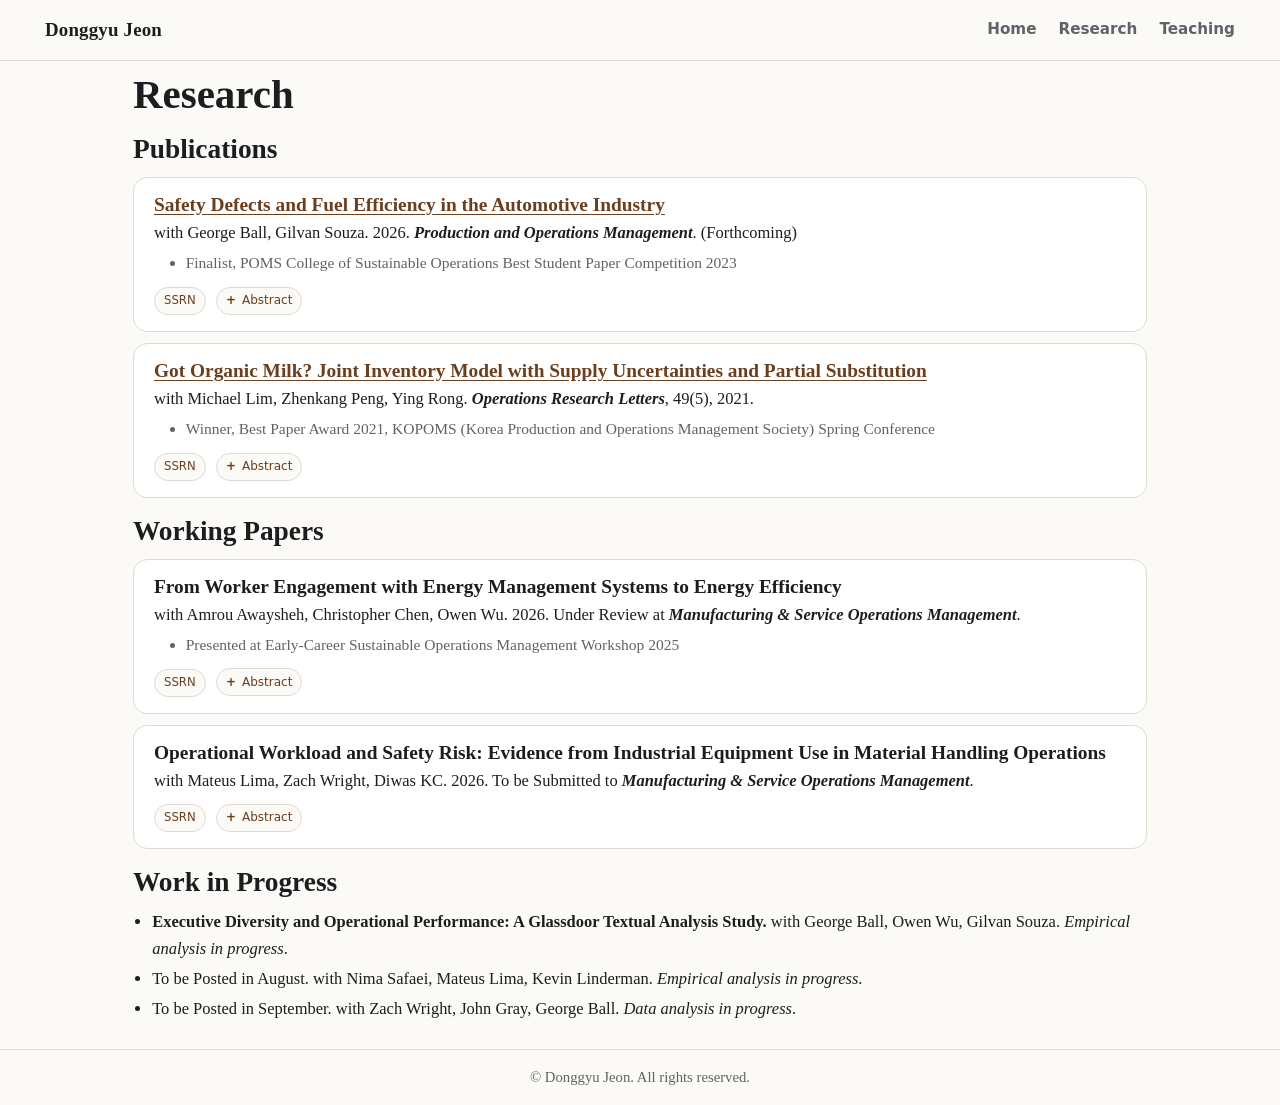
==== research.html @ 40960475 "Add files via upload" ====
<!doctype html>
<html lang="en">
<head>
  <meta charset="utf-8">
  <meta name="viewport" content="width=device-width, initial-scale=1">
  <title>Donggyu Jeon | Indiana Kelley</title>
  <meta name="description" content="Publications, working papers, and work in progress by Donggyu Jeon.">
  <link rel="canonical" href="https://jeon-donggyu.github.io/research.html">
  <meta property="og:url" content="https://jeon-donggyu.github.io/research.html">

  <link rel="icon" type="image/png" sizes="96x96" href="https://jeon-donggyu.github.io/assets/img/profile.png">
  <link rel="stylesheet" href="assets/css/styles.css">
</head>
<body>
  <a class="skip-link" href="#main">Skip to main content</a>
  <header class="site-header">
    <div class="container nav-wrap">
      <a class="brand" href="index.html" style="font-family: 'Times New Roman', Times, serif !important;">Donggyu Jeon</a>
      <button class="nav-toggle" aria-expanded="false" aria-controls="site-nav">Menu</button>
      <nav id="site-nav" class="site-nav" aria-label="Main navigation">
        <a href="index.html">Home</a>
        <a href="research.html">Research</a>
        <a href="teaching.html">Teaching</a>
        <!-- <a href="resources.html">Resources</a> -->
        <!-- <a href="cv.html">CV</a> -->
        <!-- <a href="contact.html">Contact</a> -->
      </nav>
    </div>
  </header>

<main id="main" class="section research-page">
  <div class="container narrow">
    <h1>Research</h1>
    <section class="paper-section" aria-labelledby="publications-heading">
      <h2 id="publications-heading">Publications</h2>

      <article class="paper" id="paper-one">
        <h3>
          <a href="https://journals.sagepub.com/doi/10.1177/10591478261472682">
          Safety Defects and Fuel Efficiency in the Automotive Industry
          </a>
        </h3>
        <p class="paper-meta">
          with George Ball, Gilvan Souza. 2026.
          <em><strong>Production and Operations Management</strong></em>. (Forthcoming)
        </p>
        <ul class="paper-notes">
          <li> Finalist, POMS College of Sustainable Operations Best Student Paper Competition 2023 </li>
          <!-- <li> Winner, POMS College of Sustainable Operations Early-stage Doctoral Student Award 2023 </li> -->
        </ul>
        <ul class="paper-links">
          <li><a href="https://papers.ssrn.com/sol3/papers.cfm?abstract_id=7112398">SSRN</a></li>
          </ul>
        <details>
          <summary>Abstract</summary>
          <p>
            Automotive manufacturers have been under intense pressure to improve the fuel efficiency, or miles per gallon (MPG), of their internal combustion engine (ICE) vehicles. Research that explores hidden costs of continuing to push the limits of ICE MPG is sparse. We analyze the relationship between the MPG of 643 unique model-engines produced and sold by 18 manufacturers over an 18-year period and 19,785 vehicle safety defects reported to the National Highway Traffic Safety Administration (NHTSA). Each additional MPG improvement is associated with a 17.5 percent increase in safety defects. Results are confirmed when using fuel prices as an instrument for MPG. In post-hoc analyses, we find that a 2011 federal government fuel efficiency policy change explains an increase in the adoption of MPG-enhancing engine technologies, which subsequently led to an increase in safety defects. Moreover, we find that an increase in MPG is associated with an increase in safety recalls, and that safety defects mediate the relationship between MPG and safety recalls. To address selection bias concerns, we confirm our results using a separate quality reporting channel, demonstrating that increases in MPG are associated with a reduction in JD Power Quality & Reliability ratings. We also examine a key alternative explanation, that increasing MPG causes vehicles to be driven more miles, inherently leading to more defects. No evidence is found for this alternative; in fact we find the opposite to be true: an increase in MPG is associated with lower mileage at the time of the defect, indicating that increasing MPG leads to both more and faster defects. For manufacturers, our results identify an unexpected downside to striving to meet aggressive, federally mandated fuel efficiency standards: less safe vehicles. For NHTSA, our findings identify a possible contradiction in their two key objectives: sustainability and safety. Our study leads to policy recommendations, which we were fortunate to present to NHTSA’s Associate Administrator for Vehicle Safety Research and members of his staff. 
          </p>
        </details>
      </article>

      <article class="paper">
        <h3>
          <a href="https://www.sciencedirect.com/science/article/abs/pii/S0167637721001139">
          Got Organic Milk? Joint Inventory Model with Supply Uncertainties and Partial Substitution
          </a>
        </h3>
        <p class="paper-meta"> 
          with Michael Lim, Zhenkang Peng, Ying Rong. <strong><em>Operations Research Letters</em></strong>, 49(5), 2021.
        </p>
        <ul class="paper-notes">
          <li> Winner, Best Paper Award 2021, KOPOMS (Korea Production and Operations Management Society) Spring Conference</li>
        </ul>
        <ul class="paper-links">
          <li><a href="https://papers.ssrn.com/sol3/papers.cfm?abstract_id=3765425&__cf_chl_f_tk=sMfpsCvVufLDnS.Qtby8SexLmyLwTev4D99G0PcibnQ-1783154842-1.0.1.1-L9g6DSYS9GiPgENdMfXQL4OCrYox_kOvUrOZ8ePWONI">SSRN</a></li>
          </ul>
        <details>
          <summary>Abstract</summary>
          <p>
            We study the joint inventory problem for two partially substitutable (organic and regular) products with different levels of supply reliability. 
            Increasing substitution rate results in a decreased organic order but an increased regular order, as the regular product becomes an effective substitute during the organic product's stock-out. 
            Higher disruption risk increases the order size of both products, but higher yield uncertainty only increases the organic order size whereas the regular order size decreases or remains unchanged.
          </p>
        </details>
      </article>
    </section>

      <section class="paper-section" aria-labelledby="working-heading">
        <h2 id="working-heading">Working Papers</h2>
        <article class="paper" id="paper-two">
          <h3>From Worker Engagement with Energy Management Systems to Energy Efficiency</h3>
          <p class="paper-meta"> 
            with Amrou Awaysheh, Christopher Chen, Owen Wu. 2026.
            Under Review at <em><strong>Manufacturing & Service Operations Management</strong></em>.
          </p>
            <ul class="paper-notes">
              <li> Presented at Early-Career Sustainable Operations Management Workshop 2025 </li>
            </ul>
          <ul class="paper-links">
            <li><a href="https://papers.ssrn.com/sol3/papers.cfm?abstract_id=6974798">SSRN</a></li>
          </ul>
          <details>
            <summary>Abstract</summary>
            <p>
              <strong>Problem definition:</strong> Energy Management Systems (EnMS) offer manufacturers substantial data on energy cost and consumption patterns. However, the realization of potential energy efficiency (EE) gains is closely tied to human engagement with these systems. This study investigates how distinct dimensions of worker engagement with EnMS relate to EE in global manufacturing operations. 
              <strong>Methodology/results:</strong> Drawing on site-month data from a global conglomerate spanning 2017-2022, we examine four dimensions of worker engagement: frequency (sessions), breadth (workers), volume (actions), and attention (time). We find a significant positive relationship between worker engagement with EnMS and overall EE. We also find evidence for a nonlinear association of EnMS engagement with EE. Notably, we find that more frequent, quick monitoring engagement shows a strong positive association with contemporaneous EE. Interestingly, longer configuration-oriented engagement is associated with delayed EE, partly by facilitating subsequent quick monitoring engagement. Additionally, we find that engineering teams and line operators—those in direct control of machinery and day-to-day processes—are most strongly associated with converting energy insights into tangible energy savings. 
              <strong>Managerial implications:</strong> Our findings highlight the importance of worker engagement as a key correlate of realized energy efficiency. By quantifying the nuanced associations between worker engagement patterns and EE, this study offers actionable insights for managers to optimize EnMS utilization and enhance EE in manufacturing operations.
            </p>
          </details>
        </article>
      
        <article class="paper" id="paper-three">
          <h3>Operational Workload and Safety Risk: Evidence from Industrial Equipment Use in Material Handling Operations</h3>
          <p class="paper-meta">
            with Mateus Lima, Zach Wright, Diwas KC. 2026.
            To be Submitted to <em><strong>Manufacturing & Service Operations Management</strong></em>.
          </p>
          <ul class="paper-links">
            <li><a href="javascript:void(0)">SSRN</a></li>
          </ul>
          <details>
            <summary>Abstract</summary>
            <p>
              <strong>Problem definition:</strong> Using a unique proprietary dataset generated by Industrial Internet of Things (IIoT) sensors embedded in material-handling equipment and linked to operational logs, we investigate how workload affects safety risk in material handling operations (MHO). We examine two operational levers that may shape this relationship: task complexity (proxied by lifting intensity) and pre-work safety checklist completions. Specifically, we ask: (i) How does workload affect safety risk? (ii) Does task complexity amplify the effect of workload on safety risk? and (iii) Do pre-work safety checklist completions help mitigate the effect of workload on safety risk?
              <strong>Methodology/results:</strong> We partnered with an IIoT technology provider for MHO, obtaining shift-level data from ten U.S. facilities spanning 2019-2024. Using fixed-effects models and an instrumental variable approach, we find that workload is positively associated with safety risk. We also find that shifts with greater lifting intensity, our proxy for task complexity, exhibit higher safety risk; however, lifting intensity does not amplify the effect of workload on safety risk. In contrast, completing safety checklists attenuates the negative consequences of workload on safety risk. We find evidence of a concave-increasing pattern in the relationship between workload and safety risk. We also find that completing safety checklists mitigates the association of workload with safety risk for low-severity impacts, as opposed to higher-severity impacts. 
              <strong>Managerial implications:</strong> Our findings highlight workload as an operational driver of safety risk in MHO. We find that safety risk does not appear only after workers reach high workload levels; it begins to rise much earlier, especially when workload moves from low to moderate levels. We also highlight that pre-work safety checklists are a useful, low-cost safety intervention under higher workload, but attenuate the workload–risk association only for routine, low-severity impacts. Thus, safety checklists should complement broader operational controls such as congestion management, speed control, staffing, and task pacing.
          </details>
        </article>
      </section>      

      <section class="paper-section work-progress" aria-labelledby="progress-heading">
        <h2 id="progress-heading">Work in Progress</h2>

        <ul class="compact-list">
          <li>
            <strong>
              Executive Diversity and Operational Performance: A Glassdoor Textual Analysis Study.
            </strong>
            with George Ball, Owen Wu, Gilvan Souza. <em>Empirical analysis in progress</em>.
          </li>

          <li>
            To be Posted in August. with Nima Safaei, Mateus Lima, Kevin Linderman. <em>Empirical analysis in progress</em>.
          </li>
          <li>
            To be Posted in September. with Zach Wright, John Gray, George Ball. <em>Data analysis in progress</em>.
          </li>
        </ul>
      </section>
    </div>
  </main>

  <footer class="site-footer">
    <div class="container footer-wrap">
      <p>&copy; <span id="year"></span> Donggyu Jeon. All rights reserved.</p>
      <!-- <p><a href="mailto:djeon93@iu.edu">djeon93@iu.edu</a></p> -->
    </div>
  </footer>
  <script src="assets/js/main.js"></script>
</body>
</html>
---- assets/css/styles.css ----
:root {
  --bg: #fbfaf7;
  --panel: #ffffff;
  --text: #1d1d1f;
  --muted: #5f6368;
  --line: #dedbd2;
  --accent: #6b3f1d;
  --accent-dark: #432812;
  --accent-soft: #f0e5d8;
  --max-width: 1190px;
  --radius: 20px;
  --shadow: 0 20px 50px rgba(0, 0, 0, 0.08);
}

* {
  box-sizing: border-box;
}

html {
  scroll-behavior: smooth;
}

body {
  margin: 0;
  background: var(--bg);
  color: var(--text);
  font-family: Cambria, "Times New Roman", Times, serif;
  font-size: 17px;
  line-height: 1.68;
}

img {
  max-width: 100%;
  display: block;
}

.kelley-photo {
    width: 100%;          /* Reduces the width (Adjust this percentage to scale it up or down) */
    max-width: 465px;    /* Puts a hard ceiling on how large it can grow on big screens */
    margin: 0.5rem auto 1.5rem auto; /* Centers the image if it's smaller than the column */
    border-radius: 15px;  /* Optional: gives it those clean, soft corners like your profile card */
}

a {
  color: var(--accent);
  text-underline-offset: 0.18em;
}

a:hover {
  color: var(--accent-dark);
}

.container {
  width: min(100% - 32px, var(--max-width));
  margin-inline: auto;
}

.narrow {
  max-width: 820px;
}

.section-muted {
  background: #f3efe7;
  border-block: 1px solid var(--line);
}

.skip-link {
  position: absolute;
  left: -999px;
  top: 8px;
  z-index: 999;
  background: var(--text);
  color: #fff;
  padding: 8px 12px;
  border-radius: 8px;
}

.skip-link:focus {
  left: 8px;
}

.site-header {
  position: sticky;
  top: 0;
  z-index: 20;
  background: rgba(251, 250, 247, 0.92);
  backdrop-filter: blur(14px);
  border-bottom: 1px solid var(--line);
}

.nav-wrap {
  display: flex;
  align-items: center;
  justify-content: space-between;
  min-height: 60px;
  gap: 24px;
}

.brand {
  font-weight: 700;
  font-size: 1.18rem;
  color: var(--text);
  text-decoration: none;
  letter-spacing: 0.01em;
}

.site-nav {
  display: flex;
  align-items: center;
  gap: 22px;
  font-family: ui-sans-serif, system-ui, -apple-system, BlinkMacSystemFont, "Segoe UI", sans-serif;
  font-size: 0.95rem;
}

.site-nav a {
  color: var(--muted);
  text-decoration: none;
  font-weight: 600;
}

.site-nav a:hover,
.site-nav a[aria-current="page"] {
  color: var(--accent-dark);
}

.nav-toggle {
  display: none;
  border: 1px solid var(--line);
  background: var(--panel);
  border-radius: 999px;
  padding: 8px 12px;
  font: inherit;
}

.hero {
  padding-top: 21px;
}

.section {
  padding: 14px 0;
}

.hero-grid {
  display: grid;
  grid-template-columns: 330px 1fr;
  gap: 56px;
  align-items: center;
}

.profile-card {
  background: var(--panel);
  border: 3px solid var(--line);
  border-radius: var(--radius);
  padding: 15px;
  box-shadow: var(--shadow);
  text-align: center;
}

.profile-photo {
  width: 240px;
  height: 240px;
  object-fit: cover;
  border-radius: 50%;
  margin: 0 auto 10px;
  border: 2px solid var(--line);
}

h1,
h2,
h3 {
  line-height: 1.2;
  margin: 0 0 16px;
}

h1 {
  font-size: clamp(1.5rem, 4vw, 2.1rem);
}

h2 {
  font-size: clamp(1.45rem, 2.5vw, 2.05rem);
}

h3 {
  font-size: 1.18rem;
}

p {
  margin: 0 0 16px;
}

.subtitle {
  color: var(--accent-dark);
  font-weight: 700;
  margin-bottom: 6px;
}

.affiliation {
    white-space: nowrap;
}
.lead,
.paper-meta {
  margin-bottom: 1px;
  font-size: 0.96rem;
}
.small-text {
  color: var(--muted);
}

.lead {
  font-size: 1.15rem;
  margin-bottom: 36px;
}

.eyebrow {
  color: var(--accent);
  font-family: ui-sans-serif, system-ui, -apple-system, BlinkMacSystemFont, "Segoe UI", sans-serif;
  font-size: 0.78rem;
  letter-spacing: 0.14em;
  text-transform: uppercase;
  font-weight: 800;
  margin-bottom: 10px;
}

.icon-row,
.button-row,
.paper-links {
  display: flex;
  flex-wrap: wrap;
  justify-content: center;
  gap: 10px;
  margin-top: 18px;
}

.icon-row a,
.paper-links a {
  display: inline-flex;
  align-items: center;
  justify-content: center;
  min-height: 34px;
  padding: 5px 10px;
  border: 1px solid var(--line);
  border-radius: 999px;
  background: var(--bg);
  font-family: ui-sans-serif, system-ui, -apple-system, BlinkMacSystemFont, "Segoe UI", sans-serif;
  font-size: 0.85rem;
  text-decoration: none;
}

.button {
  display: inline-flex;
  align-items: center;
  justify-content: center;
  min-height: 44px;
  padding: 10px 16px;
  border-radius: 999px;
  background: var(--accent);
  color: #fff;
  text-decoration: none;
  font-family: ui-sans-serif, system-ui, -apple-system, BlinkMacSystemFont, "Segoe UI", sans-serif;
  font-weight: 700;
}

.button:hover {
  color: #fff;
  background: var(--accent-dark);
}

.button-secondary {
  background: transparent;
  color: var(--accent-dark);
  border: 1px solid var(--accent);
}

.button-secondary:hover {
  background: var(--accent-soft);
  color: var(--accent-dark);
}

.two-column,
.contact-grid {
  display: grid;
  grid-template-columns: 1fr 1fr;
  gap: 48px;
}

.tag-list {
  list-style: none;
  display: flex;
  flex-wrap: wrap;
  gap: 10px;
  padding: 0;
  margin: 16px 0 0;
}

.tag-list li {
  background: var(--panel);
  border: 1px solid var(--line);
  border-radius: 999px;
  padding: 8px 12px;
  font-family: ui-sans-serif, system-ui, -apple-system, BlinkMacSystemFont, "Segoe UI", sans-serif;
  font-size: 0.92rem;
}

.compact-list,
.news-list {
  padding-left: 1.2rem;
  margin: 0;
}

.compact-list li,
.news-list li {
  margin-bottom: 3px;
}

.news-list time {
  font-weight: 700;
  color: var(--accent-dark);
}

.quote-card,
.info-card,
.cv-note,
.paper {
  background: var(--panel);
  border: 1px solid var(--line);
  border-radius: var(--radius);
  padding: 24px;
}

.quote-card {
  font-size: 1.2rem;
  box-shadow: var(--shadow);
}

.paper-section {
  margin-top: 44px;
}

.paper {
  margin-top: 18px;
}

.paper-links {
  justify-content: flex-start;
  list-style: none;
  padding: 0;
  margin: 12px 0 16px;
}

.status {
  color: var(--accent-dark);
  font-weight: 700;
}

details {
  border-top: 1px solid var(--line);
  padding-top: 12px;
}

summary {
  cursor: pointer;
  color: var(--accent-dark);
  font-weight: 700;
}

.card-list {
  display: grid;
  gap: 18px;
}

blockquote {
  border-left: 4px solid var(--accent);
  margin: 0;
  padding-left: 18px;
  color: var(--muted);
}

address {
  font-style: normal;
}

code {
  background: var(--accent-soft);
  border-radius: 6px;
  padding: 2px 5px;
}

.site-footer {
  border-top: 1px solid var(--line);
  padding: 15px 0;
  color: var(--muted);
}

.footer-wrap {
  display: flex;
  justify-content: center;
  gap: 16px;
  flex-wrap: wrap;
  font-size: 0.92rem;
  text-align: center;
}

.footer-wrap p {
  margin: 0;
}

@media (max-width: 760px) {
  body {
    font-size: 16px;
  }

  .section {
    padding: 44px 0;
  }

  .nav-wrap {
    min-height: 64px;
  }

  .nav-toggle {
    display: inline-flex;
  }

  .site-nav {
    position: absolute;
    top: 60px;
    left: 16px;
    right: 16px;
    display: none;
    flex-direction: column;
    align-items: stretch;
    gap: 0;
    background: var(--panel);
    border: 1px solid var(--line);
    border-radius: 14px;
    padding: 8px;
    box-shadow: var(--shadow);
  }

  .site-nav.open {
    display: flex;
  }

  .site-nav a {
    padding: 10px 12px;
    border-radius: 10px;
  }

  .site-nav a:hover,
  .site-nav a[aria-current="page"] {
    background: var(--accent-soft);
  }

  .hero-grid,
  .two-column,
  .contact-grid {
    grid-template-columns: 1fr;
    gap: 28px;
  }

  
  .profile-card {
    max-width: 380px;
    margin-inline: auto;
  }
}

/* Compact research page layout */

.research-page {
  padding-top: 9px;
  padding-bottom: 26px;
}

.research-page .narrow {
  max-width: 1014px;
}

.research-page h1 {
  font-size: clamp(2.1rem, 3.2vw, 2.60rem);
  margin-bottom: 14px;
}

.research-page .paper-section {
  margin-top: 17px;
}

.research-page h1 + .paper-section {
  margin-top: 10px;
}

.research-page .paper-section h2 {
  font-size: clamp(1.05rem, 2.2vw, 1.71rem);
  margin-bottom: 1px;
}

.research-page .work-progress h2 {
  margin-bottom: 9px;
}

.research-page .work-progress .compact-list li {
  margin-bottom: 3px;
}

.research-page .work-progress .compact-list li:last-child {
  margin-bottom: 1px;
}

.research-page .paper {
  margin-top: 11px;
  padding: 16px 20px;
  border-radius: 14px;
}

.research-page .paper h3 {
  font-size: 1.21rem;
  line-height: 1.18;
  margin-bottom: 5px;
}


.research-page .paper-meta {
  font-size: 1.03rem;
  line-height: 1.31;
  margin-bottom: 5px;
}

.research-page .paper-links {
  display: inline-flex;
  margin: 6px 6px 0 0;
  gap: 6px;
  vertical-align: middle;
}

.research-page .paper-links a {
  min-height: 28px;
  padding: 3px 9px;
  font-size: 0.73rem;
}

.research-page .paper details {
  display: inline-block;
  margin: 6px 0 0;
  padding: 0;
  border-top: 0;
  vertical-align: middle;
}

.research-page .paper summary {
  display: inline-flex;
  align-items: center;
  min-height: 28px;
  padding: 3px 9px;
  border: 1px solid var(--line);
  border-radius: 999px;
  background: var(--bg);
  color: var(--accent);
  font-family: ui-sans-serif, system-ui, -apple-system, BlinkMacSystemFont, "Segoe UI", sans-serif;
  font-size: 0.75rem;
  font-weight: 500;
  line-height: 1.2;
  cursor: pointer;
}

.research-page .paper summary::-webkit-details-marker {
  display: none;
}

.research-page .paper summary::before {
  content: "+";
  margin-right: 6px;
  font-weight: 700;
}

.research-page .paper details[open] {
  display: block;
  margin-top: 10px;
  padding-top: 10px;
  border-top: 1px solid var(--line);
}

.research-page .paper details[open] summary {
  margin-bottom: 2px;
}

.research-page .paper details[open] summary::before {
  content: "-";
}

.research-page .paper details p {
  font-size: 0.97rem;
  line-height: 1.45;
}

@media (max-width: 760px) {
  .research-page {
    padding-top: 26px;
    padding-bottom: 36px;
  }

  .research-page .paper {
    padding: 14px 16px;
  }
}

.research-page .compact-list li {
  font-size: 1.03rem;
  line-height: 1.65;
}

.research-page .paper-notes {
  margin: 10px 0 6px;
  padding-left: 1.98rem;
  font-size: 0.97rem;
  line-height: 1.27;
  color: var(--muted);
}

.research-page .paper-notes li {
  margin-bottom: 5px;
}

/* Profile contact block on home page */

@media (min-width: 761px) {
  .hero-grid {
    grid-template-columns: 370px 1fr;
    gap: 48px;
  }
}

.profile-contact {
  width: 100%;
  max-width: 100%;
  margin: 16px auto 0;
  text-align: center;
  font-family: ui-sans-serif, system-ui, -apple-system, BlinkMacSystemFont, "Segoe UI", sans-serif;
  font-size: 0.91rem;
  line-height: 1.8;
}

.profile-address {
  display: flex;
  align-items: center;
  justify-content: center;
  gap: 8px;
  margin: 0 0 8px;
  color: var(--text);
  white-space: nowrap;
}

.profile-contact a {
  display: inline-flex;
  align-items: center;
  justify-content: center;
  gap: 8px;
  color: var(--accent);
  text-decoration: none;
  font-weight: 500;
}

.profile-contact a:hover {
  color: var(--accent-dark);
  text-decoration: underline;
}

.profile-contact i {
  width: 1rem;
  text-align: center;
  color: var(--muted);
}

.profile-links-grid {
  display: grid;
  grid-template-columns: max-content max-content;
  justify-content: center;
  column-gap: 24px;
  row-gap: 7px;
  margin-top: 3px;
}

.profile-links-grid a {
  justify-content: flex-start;
}

.profile-links-grid i {
  width: 18px;
  flex-shrink: 0;
  text-align: center;
}

@media (max-width: 760px) {
  .profile-address {
    white-space: normal;
  }
}

/* Compact teaching page layout */

.teaching-page {
  padding-top: 9px;
  padding-bottom: 26px;
}

.teaching-page .narrow {
  max-width: 950px;
}

.teaching-page h1 {
  font-size: clamp(2.1rem, 3.2vw, 2.60rem);
  margin-bottom: 12px;
}

.teaching-page .card-list {
  gap: 12px;
}

.teaching-page .info-card {
  padding: 16px 20px;
  border-radius: 14px;
}

.teaching-page .info-card h2 {
  font-size: 1.33rem;
  line-height: 1.11;
  margin-bottom: 10px;
}

.teaching-page .info-card p {
  font-size: 1.03rem;
  line-height: 1.5;
  margin-bottom: 6px;
}

.teaching-page .info-card p:last-child {
  margin-top: 8px;
  margin-bottom: 0;
  line-height: 1.45;
}

.teaching-page .paper-section {
  margin-top: 28px;
}

.teaching-page .paper-section h2 {
  font-size: clamp(1.45rem, 2.2vw, 1.80rem);
  margin-bottom: 8px;
}

.teaching-page .tag-list {
  margin-top: 8px;
  gap: 6px;
}

.teaching-page .tag-list li {
  padding: 5px 10px;
  font-size: 0.90rem;
  line-height: 1.35;
}

.teaching-page blockquote {
  font-size: 0.98rem;
  line-height: 1.8;
  padding-left: 30px;
}

@media (max-width: 760px) {
  .teaching-page {
    padding-top: 26px;
    padding-bottom: 36px;
  }

  .teaching-page .info-card {
    padding: 14px 16px;
  }
}

.home-bottom {
  padding-top: 44px;
  padding-bottom: 44px;
}

.home-bottom h2 {
  margin-bottom: 1px;
}

.home-bottom .news-list li {
  margin-bottom: 8px;
}

/* Home page: profile-card research interests */

.home-page .profile-interests {
  margin-top: 14px;
  padding-top: 14px;
  border-top: 1px solid var(--line);
}

.home-page .profile-interests h2 {
  margin-bottom: 14px;
  font-size: 1.18rem;
}

.home-page .profile-interest-list {
  justify-content: center;
  gap: 5px;
  margin: 0px;
}

.home-page .profile-interest-list li {
  background: var(--bg);
  padding: 5px 8px;
  font-size: 0.90rem;
  line-height: 1.51;
}


/* Home page: centered Recent and Upcoming section */

.home-page .home-news-center {
  display: flex;
  flex-direction: column;
  align-items: center;
  text-align: center;
}

.home-page .home-news-center .news-list {
  width: min(100%, 500px);
  margin: auto;
  text-align: left;
}

.home-page .hero-grid {
  align-items: start;
}

@media (max-width: 760px) {
  .home-page .profile-interests {
    margin-top: 20px;
    padding-top: 18px;
  }

  .home-page .home-news-center .news-list {
    width: 100%;
  }
}
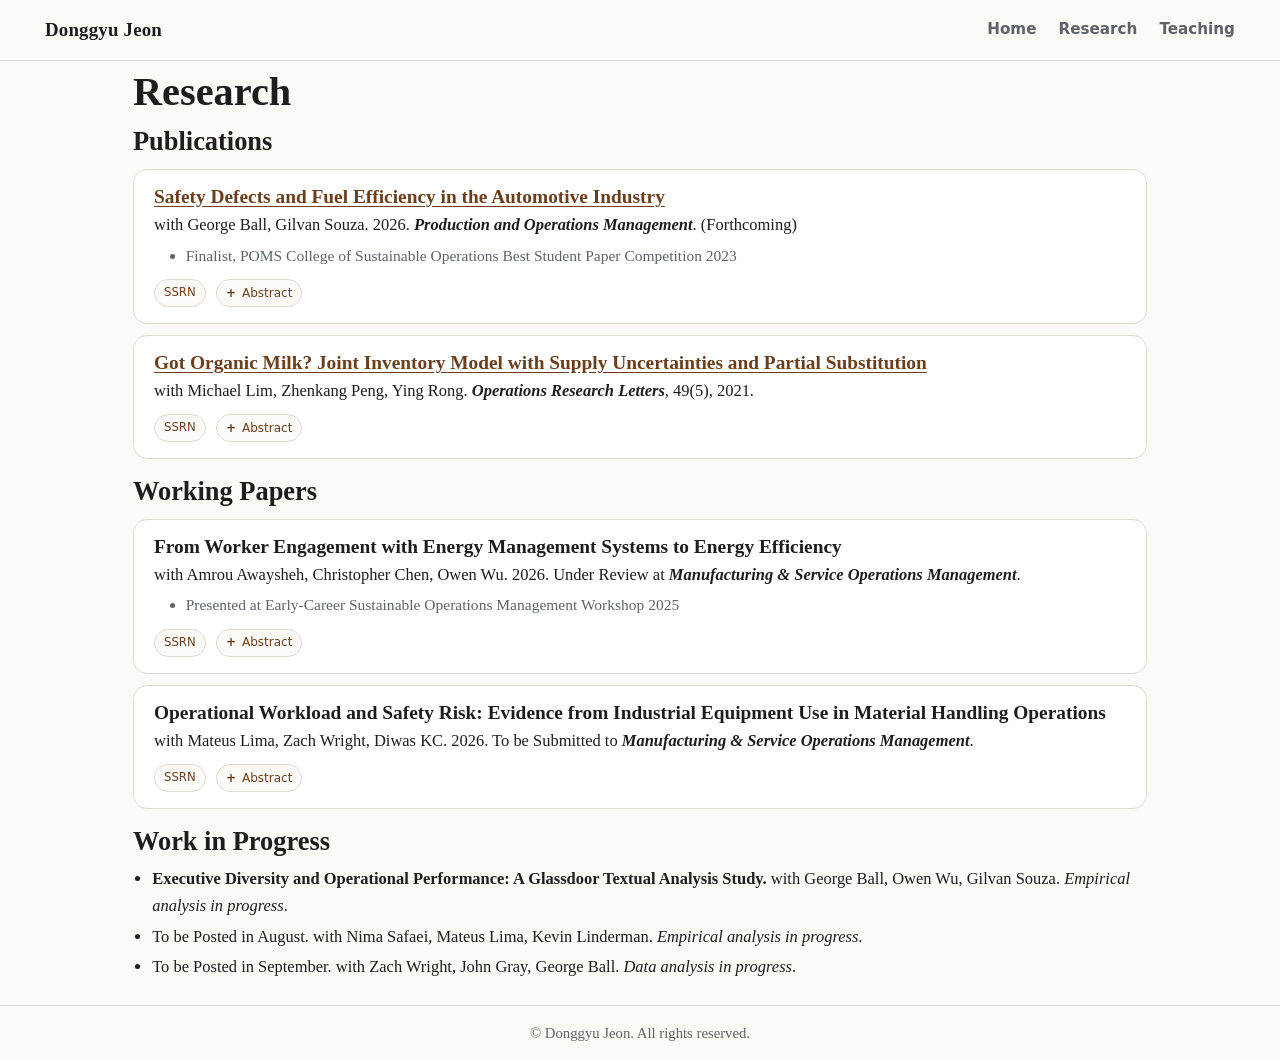
==== commit ea798039: "Add files via upload" ====
--- a/research.html
+++ b/research.html
@@ -68,9 +68,9 @@
         <p class="paper-meta"> 
           with Michael Lim, Zhenkang Peng, Ying Rong. <strong><em>Operations Research Letters</em></strong>, 49(5), 2021.
         </p>
-        <ul class="paper-notes">
+        <!-- <ul class="paper-notes">
           <li> Winner, Best Paper Award 2021, KOPOMS (Korea Production and Operations Management Society) Spring Conference</li>
-        </ul>
+        </ul> -->
         <ul class="paper-links">
           <li><a href="https://papers.ssrn.com/sol3/papers.cfm?abstract_id=3765425&__cf_chl_f_tk=sMfpsCvVufLDnS.Qtby8SexLmyLwTev4D99G0PcibnQ-1783154842-1.0.1.1-L9g6DSYS9GiPgENdMfXQL4OCrYox_kOvUrOZ8ePWONI">SSRN</a></li>
           </ul>
--- a/assets/css/styles.css
+++ b/assets/css/styles.css
@@ -468,8 +468,8 @@
 /* Compact research page layout */
 
 .research-page {
-  padding-top: 9px;
-  padding-bottom: 26px;
+  padding-top: 7px;
+  padding-bottom: 23px;
 }
 
 .research-page .narrow {
@@ -477,8 +477,8 @@
 }
 
 .research-page h1 {
-  font-size: clamp(2.1rem, 3.2vw, 2.60rem);
-  margin-bottom: 14px;
+  font-size: clamp(2.1rem, 3.2vw, 2.52rem);
+  margin-bottom: 10px;
 }
 
 .research-page .paper-section {
@@ -490,16 +490,16 @@
 }
 
 .research-page .paper-section h2 {
-  font-size: clamp(1.05rem, 2.2vw, 1.71rem);
+  font-size: clamp(1.05rem, 2.2vw, 1.65rem);
   margin-bottom: 1px;
 }
 
 .research-page .work-progress h2 {
-  margin-bottom: 9px;
+  margin-bottom: 7px;
 }
 
 .research-page .work-progress .compact-list li {
-  margin-bottom: 3px;
+  margin-bottom: 3.5px;
 }
 
 .research-page .work-progress .compact-list li:last-child {
@@ -698,8 +698,8 @@
 /* Compact teaching page layout */
 
 .teaching-page {
-  padding-top: 9px;
-  padding-bottom: 26px;
+  padding-top: 7px;
+  padding-bottom: 23px;
 }
 
 .teaching-page .narrow {
@@ -707,7 +707,7 @@
 }
 
 .teaching-page h1 {
-  font-size: clamp(2.1rem, 3.2vw, 2.60rem);
+  font-size: clamp(2.1rem, 3.2vw, 2.52rem);
   margin-bottom: 12px;
 }
 
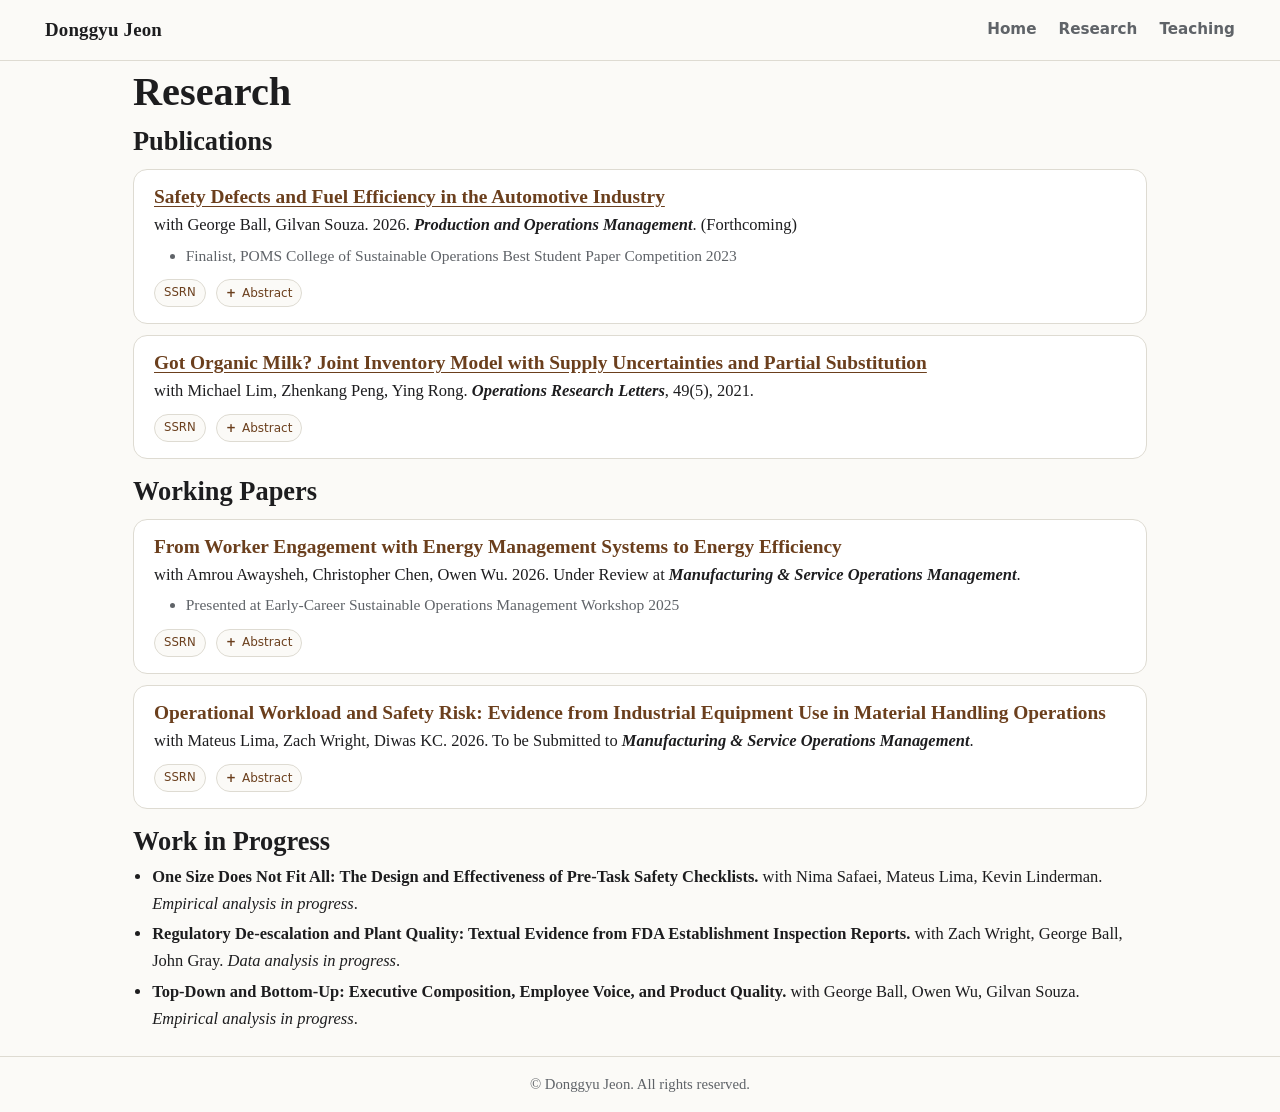
==== commit aec8ebe9: "Add files via upload" ====
--- a/research.html
+++ b/research.html
@@ -88,7 +88,9 @@
       <section class="paper-section" aria-labelledby="working-heading">
         <h2 id="working-heading">Working Papers</h2>
         <article class="paper" id="paper-two">
-          <h3>From Worker Engagement with Energy Management Systems to Energy Efficiency</h3>
+          <h3>
+            <a>From Worker Engagement with Energy Management Systems to Energy Efficiency</a>
+          </h3>
           <p class="paper-meta"> 
             with Amrou Awaysheh, Christopher Chen, Owen Wu. 2026.
             Under Review at <em><strong>Manufacturing & Service Operations Management</strong></em>.
@@ -110,7 +112,9 @@
         </article>
       
         <article class="paper" id="paper-three">
-          <h3>Operational Workload and Safety Risk: Evidence from Industrial Equipment Use in Material Handling Operations</h3>
+          <h3>
+            <a>Operational Workload and Safety Risk: Evidence from Industrial Equipment Use in Material Handling Operations</a>
+          </h3>
           <p class="paper-meta">
             with Mateus Lima, Zach Wright, Diwas KC. 2026.
             To be Submitted to <em><strong>Manufacturing & Service Operations Management</strong></em>.
@@ -133,17 +137,15 @@
 
         <ul class="compact-list">
           <li>
-            <strong>
-              Executive Diversity and Operational Performance: A Glassdoor Textual Analysis Study.
-            </strong>
-            with George Ball, Owen Wu, Gilvan Souza. <em>Empirical analysis in progress</em>.
+          <strong>One Size Does Not Fit All: The Design and Effectiveness of Pre-Task Safety Checklists.</strong> with Nima Safaei, Mateus Lima, Kevin Linderman. <em>Empirical analysis in progress</em>.
           </li>
 
           <li>
-            To be Posted in August. with Nima Safaei, Mateus Lima, Kevin Linderman. <em>Empirical analysis in progress</em>.
+          <strong>Regulatory De-escalation and Plant Quality: Textual Evidence from FDA Establishment Inspection Reports.</strong> with Zach Wright, George Ball, John Gray. <em>Data analysis in progress</em>.
           </li>
+
           <li>
-            To be Posted in September. with Zach Wright, John Gray, George Ball. <em>Data analysis in progress</em>.
+          <strong>Top-Down and Bottom-Up: Executive Composition, Employee Voice, and Product Quality.</strong> with George Ball, Owen Wu, Gilvan Souza. <em>Empirical analysis in progress</em>.
           </li>
         </ul>
       </section>
--- a/assets/css/styles.css
+++ b/assets/css/styles.css
@@ -495,11 +495,11 @@
 }
 
 .research-page .work-progress h2 {
-  margin-bottom: 7px;
+  margin-bottom: 5px;
 }
 
 .research-page .work-progress .compact-list li {
-  margin-bottom: 3.5px;
+  margin-bottom: 3px;
 }
 
 .research-page .work-progress .compact-list li:last-child {
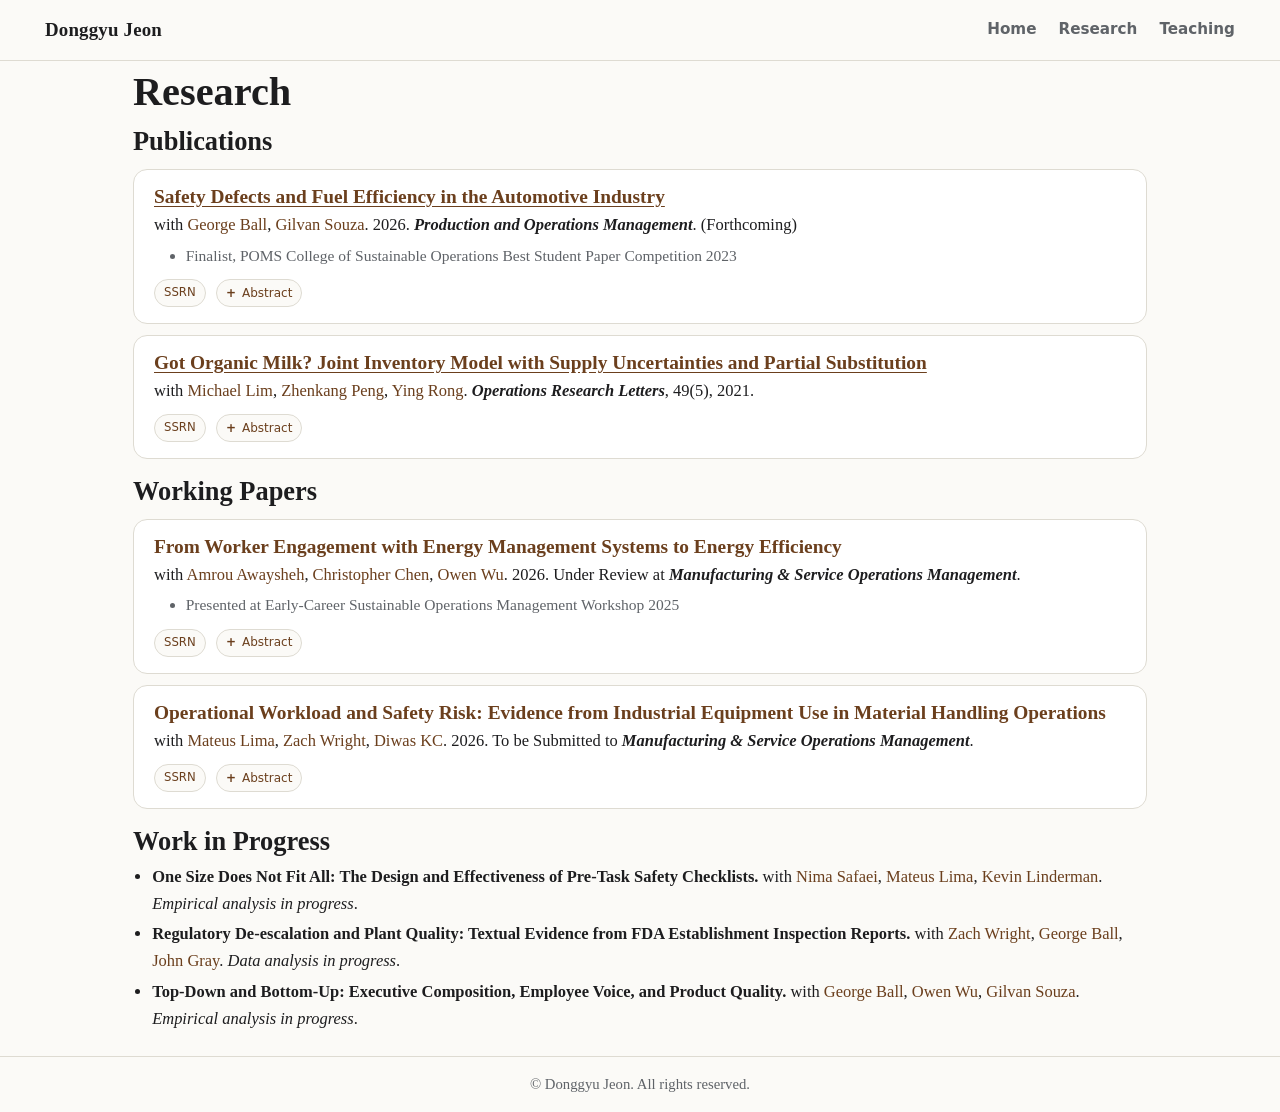
==== commit abda64f6: "Add files via upload" ====
--- a/research.html
+++ b/research.html
@@ -41,7 +41,8 @@
           </a>
         </h3>
         <p class="paper-meta">
-          with George Ball, Gilvan Souza. 2026.
+          with <a href="https://kelley.iu.edu/faculty-research/faculty-directory/profile.html?id=GPBALL" style="text-decoration: none;">George Ball</a>, 
+          <a href="https://haslam.utk.edu/people/profile/gil-souza/" style="text-decoration: none;">Gilvan Souza</a>. 2026.
           <em><strong>Production and Operations Management</strong></em>. (Forthcoming)
         </p>
         <ul class="paper-notes">
@@ -66,7 +67,9 @@
           </a>
         </h3>
         <p class="paper-meta"> 
-          with Michael Lim, Zhenkang Peng, Ying Rong. <strong><em>Operations Research Letters</em></strong>, 49(5), 2021.
+          with <a href="https://sites.google.com/view/milim" style="text-decoration: none;">Michael Lim</a>, 
+          <a href="https://zhenkang-peng.github.io" style="text-decoration: none;">Zhenkang Peng</a>, 
+          <a href="https://www.acem.sjtu.edu.cn/en/faculty/rongying.html" style="text-decoration: none;">Ying Rong</a>. <strong><em>Operations Research Letters</em></strong>, 49(5), 2021.
         </p>
         <!-- <ul class="paper-notes">
           <li> Winner, Best Paper Award 2021, KOPOMS (Korea Production and Operations Management Society) Spring Conference</li>
@@ -92,7 +95,9 @@
             <a>From Worker Engagement with Energy Management Systems to Energy Efficiency</a>
           </h3>
           <p class="paper-meta"> 
-            with Amrou Awaysheh, Christopher Chen, Owen Wu. 2026.
+            with <a href="https://kelley.iu.edu/faculty-research/faculty-directory/profile.html?id=awaysheh" style="text-decoration: none;">Amrou Awaysheh</a>, 
+            <a href="https://www.christopherjchen.com" style="text-decoration: none;">Christopher Chen</a>, 
+            <a href="https://kelley.iu.edu/faculty-research/faculty-directory/profile.html?id=owenwu" style="text-decoration: none;">Owen Wu</a>. 2026.
             Under Review at <em><strong>Manufacturing & Service Operations Management</strong></em>.
           </p>
             <ul class="paper-notes">
@@ -116,7 +121,10 @@
             <a>Operational Workload and Safety Risk: Evidence from Industrial Equipment Use in Material Handling Operations</a>
           </h3>
           <p class="paper-meta">
-            with Mateus Lima, Zach Wright, Diwas KC. 2026.
+            with 
+            <a href="https://kelley.iu.edu/faculty-research/faculty-directory/profile.html?id=MDOREGO" style="text-decoration: none;">Mateus Lima</a>, 
+            <a href="https://marriott.byu.edu/directory/details?id=14344" style="text-decoration: none;">Zach Wright</a>, 
+            <a href="https://goizueta.emory.edu/faculty/profiles/diwas-kc" style="text-decoration: none;">Diwas KC</a>. 2026.
             To be Submitted to <em><strong>Manufacturing & Service Operations Management</strong></em>.
           </p>
           <ul class="paper-links">
@@ -137,15 +145,24 @@
 
         <ul class="compact-list">
           <li>
-          <strong>One Size Does Not Fit All: The Design and Effectiveness of Pre-Task Safety Checklists.</strong> with Nima Safaei, Mateus Lima, Kevin Linderman. <em>Empirical analysis in progress</em>.
+          <strong>One Size Does Not Fit All: The Design and Effectiveness of Pre-Task Safety Checklists.</strong> with 
+          <a href="https://fisher.osu.edu/people/safaei.3" style="text-decoration: none;">Nima Safaei</a>, 
+          <a href="https://kelley.iu.edu/faculty-research/faculty-directory/profile.html?id=MDOREGO" style="text-decoration: none;">Mateus Lima</a>, 
+          <a href="https://directory.smeal.psu.edu/kfl5390" style="text-decoration: none;">Kevin Linderman</a>. <em>Empirical analysis in progress</em>.
           </li>
 
           <li>
-          <strong>Regulatory De-escalation and Plant Quality: Textual Evidence from FDA Establishment Inspection Reports.</strong> with Zach Wright, George Ball, John Gray. <em>Data analysis in progress</em>.
+          <strong>Regulatory De-escalation and Plant Quality: Textual Evidence from FDA Establishment Inspection Reports.</strong> with 
+          <a href="https://marriott.byu.edu/directory/details?id=14344" style="text-decoration: none;">Zach Wright</a>, 
+          <a href="https://kelley.iu.edu/faculty-research/faculty-directory/profile.html?id=GPBALL" style="text-decoration: none;">George Ball</a>, 
+          <a href="https://fisher.osu.edu/people/gray.402" style="text-decoration: none;">John Gray</a>. <em>Data analysis in progress</em>.
           </li>
 
           <li>
-          <strong>Top-Down and Bottom-Up: Executive Composition, Employee Voice, and Product Quality.</strong> with George Ball, Owen Wu, Gilvan Souza. <em>Empirical analysis in progress</em>.
+          <strong>Top-Down and Bottom-Up: Executive Composition, Employee Voice, and Product Quality.</strong> with 
+          <a href="https://kelley.iu.edu/faculty-research/faculty-directory/profile.html?id=GPBALL" style="text-decoration: none;">George Ball</a>, 
+          <a href="https://kelley.iu.edu/faculty-research/faculty-directory/profile.html?id=owenwu" style="text-decoration: none;">Owen Wu</a>, 
+          <a href="https://haslam.utk.edu/people/profile/gil-souza/" style="text-decoration: none;">Gilvan Souza</a>. <em>Empirical analysis in progress</em>.
           </li>
         </ul>
       </section>
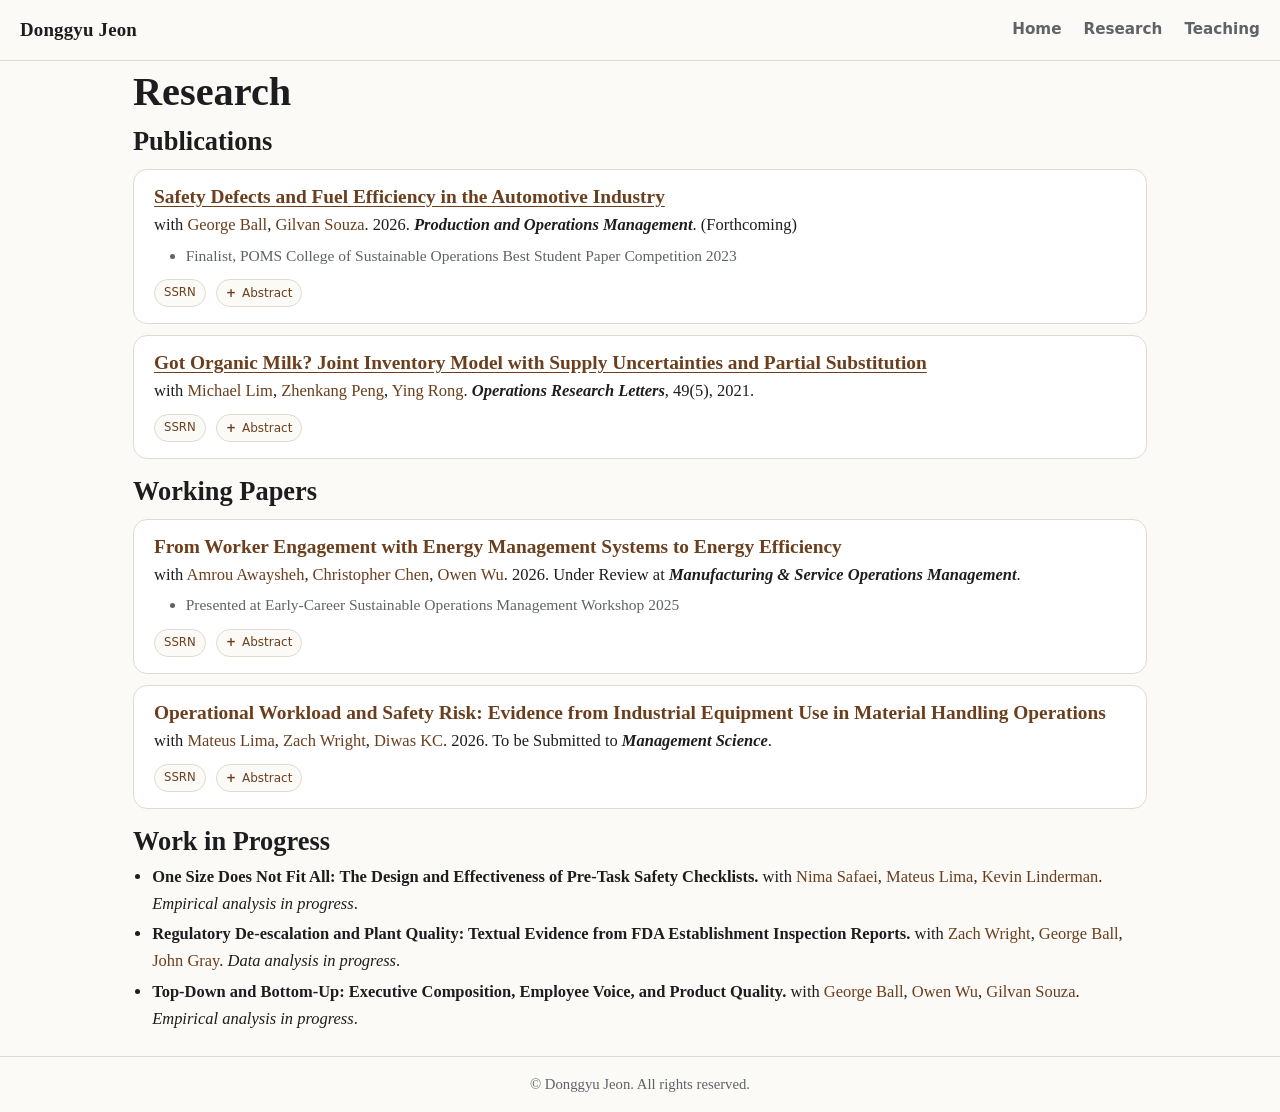
==== commit d7b6700e: "Change submission target from MSOM to MS" ====
--- a/research.html
+++ b/research.html
@@ -125,7 +125,7 @@
             <a href="https://kelley.iu.edu/faculty-research/faculty-directory/profile.html?id=MDOREGO" style="text-decoration: none;">Mateus Lima</a>, 
             <a href="https://marriott.byu.edu/directory/details?id=14344" style="text-decoration: none;">Zach Wright</a>, 
             <a href="https://goizueta.emory.edu/faculty/profiles/diwas-kc" style="text-decoration: none;">Diwas KC</a>. 2026.
-            To be Submitted to <em><strong>Manufacturing & Service Operations Management</strong></em>.
+            To be Submitted to <em><strong>Management Science</strong></em>.
           </p>
           <ul class="paper-links">
             <li><a href="javascript:void(0)">SSRN</a></li>
--- a/assets/css/styles.css
+++ b/assets/css/styles.css
@@ -7,7 +7,7 @@
   --accent: #6b3f1d;
   --accent-dark: #432812;
   --accent-soft: #f0e5d8;
-  --max-width: 1190px;
+  --max-width: 1240px;
   --radius: 20px;
   --shadow: 0 20px 50px rgba(0, 0, 0, 0.08);
 }
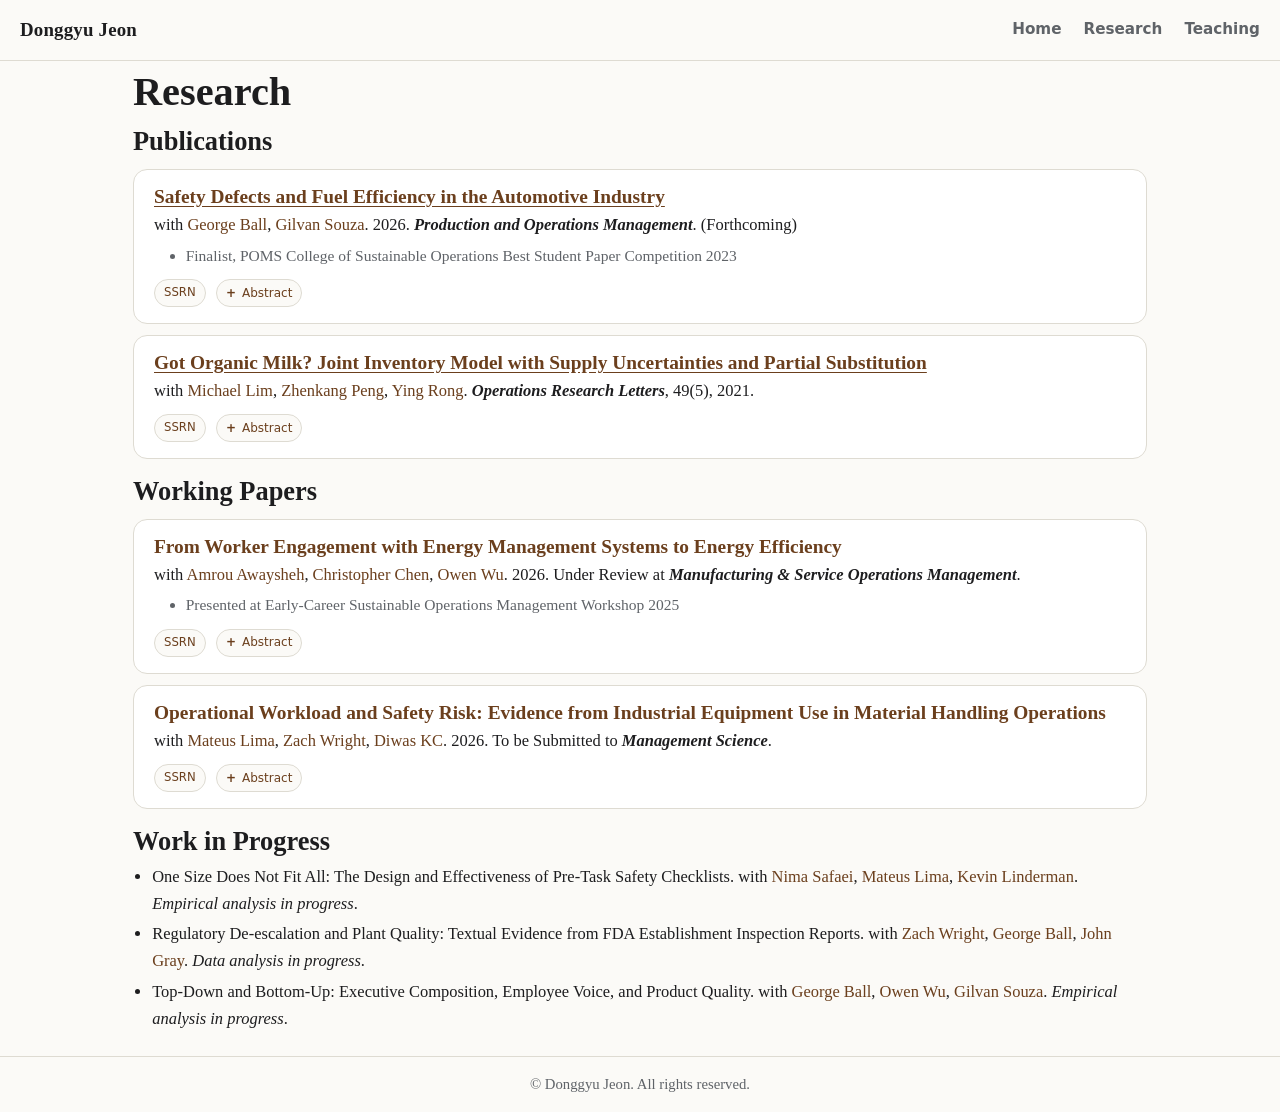
==== commit d08296cd: "Fix repeated phrases in research.html" ====
--- a/research.html
+++ b/research.html
@@ -145,21 +145,21 @@
 
         <ul class="compact-list">
           <li>
-          <strong>One Size Does Not Fit All: The Design and Effectiveness of Pre-Task Safety Checklists.</strong> with 
+          One Size Does Not Fit All: The Design and Effectiveness of Pre-Task Safety Checklists. with 
           <a href="https://fisher.osu.edu/people/safaei.3" style="text-decoration: none;">Nima Safaei</a>, 
           <a href="https://kelley.iu.edu/faculty-research/faculty-directory/profile.html?id=MDOREGO" style="text-decoration: none;">Mateus Lima</a>, 
           <a href="https://directory.smeal.psu.edu/kfl5390" style="text-decoration: none;">Kevin Linderman</a>. <em>Empirical analysis in progress</em>.
           </li>
 
           <li>
-          <strong>Regulatory De-escalation and Plant Quality: Textual Evidence from FDA Establishment Inspection Reports.</strong> with 
+          Regulatory De-escalation and Plant Quality: Textual Evidence from FDA Establishment Inspection Reports. with 
           <a href="https://marriott.byu.edu/directory/details?id=14344" style="text-decoration: none;">Zach Wright</a>, 
           <a href="https://kelley.iu.edu/faculty-research/faculty-directory/profile.html?id=GPBALL" style="text-decoration: none;">George Ball</a>, 
           <a href="https://fisher.osu.edu/people/gray.402" style="text-decoration: none;">John Gray</a>. <em>Data analysis in progress</em>.
           </li>
 
           <li>
-          <strong>Top-Down and Bottom-Up: Executive Composition, Employee Voice, and Product Quality.</strong> with 
+          Top-Down and Bottom-Up: Executive Composition, Employee Voice, and Product Quality. with 
           <a href="https://kelley.iu.edu/faculty-research/faculty-directory/profile.html?id=GPBALL" style="text-decoration: none;">George Ball</a>, 
           <a href="https://kelley.iu.edu/faculty-research/faculty-directory/profile.html?id=owenwu" style="text-decoration: none;">Owen Wu</a>, 
           <a href="https://haslam.utk.edu/people/profile/gil-souza/" style="text-decoration: none;">Gilvan Souza</a>. <em>Empirical analysis in progress</em>.
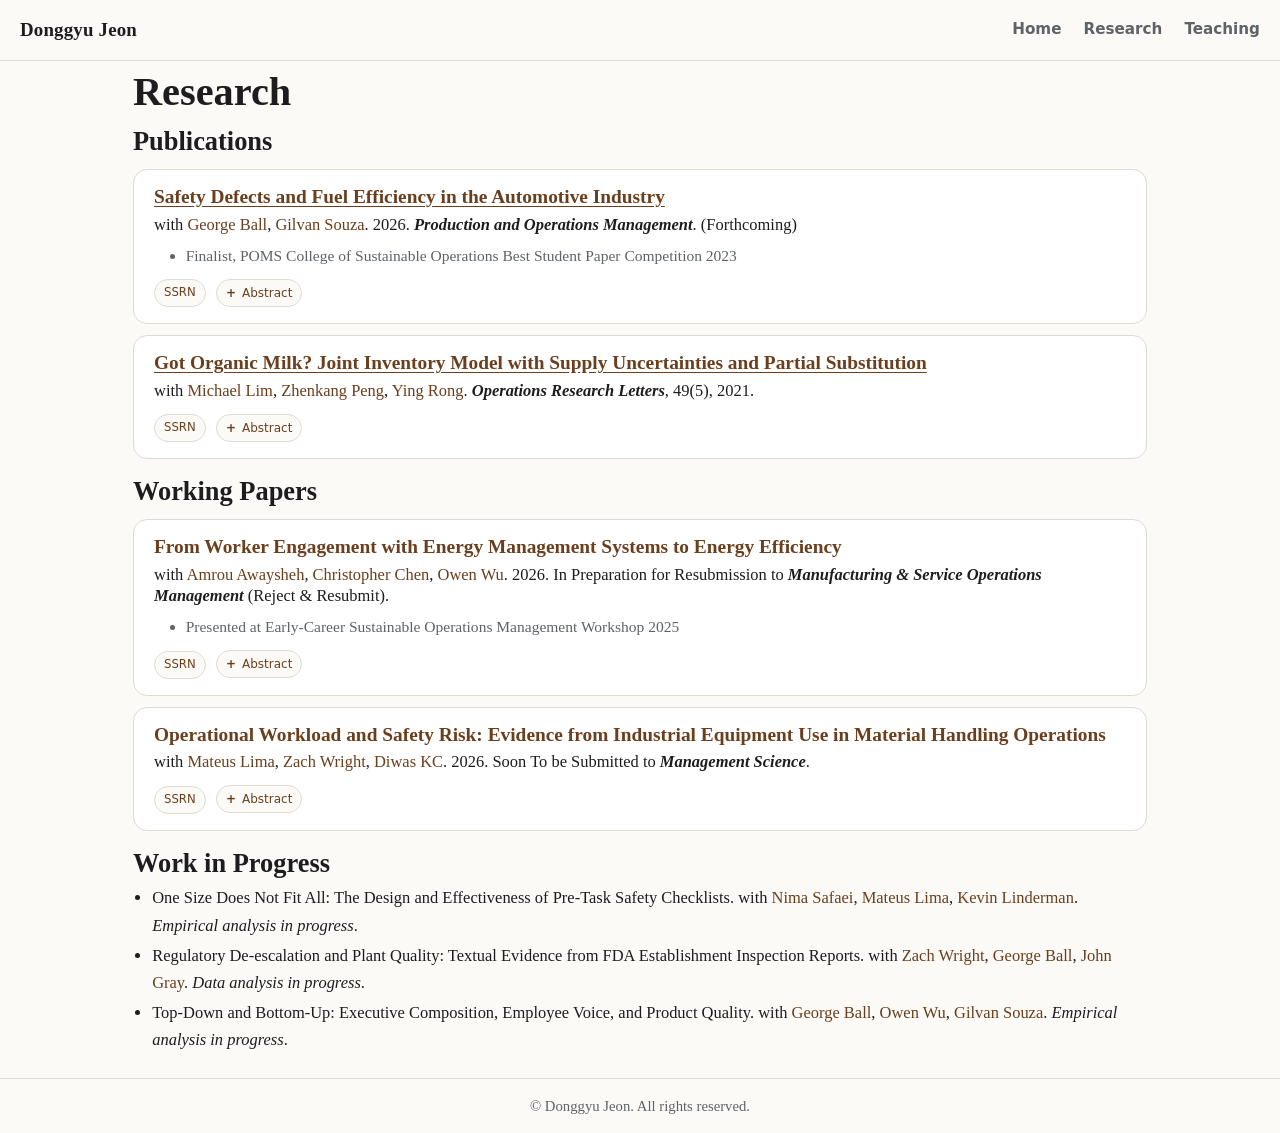
==== commit db74b3ac: "Update submission status in research.html" ====
--- a/research.html
+++ b/research.html
@@ -98,7 +98,7 @@
             with <a href="https://kelley.iu.edu/faculty-research/faculty-directory/profile.html?id=awaysheh" style="text-decoration: none;">Amrou Awaysheh</a>, 
             <a href="https://www.christopherjchen.com" style="text-decoration: none;">Christopher Chen</a>, 
             <a href="https://kelley.iu.edu/faculty-research/faculty-directory/profile.html?id=owenwu" style="text-decoration: none;">Owen Wu</a>. 2026.
-            Under Review at <em><strong>Manufacturing & Service Operations Management</strong></em>.
+            In Preparation for Resubmission to <em><strong>Manufacturing & Service Operations Management</strong></em> (Reject & Resubmit).
           </p>
             <ul class="paper-notes">
               <li> Presented at Early-Career Sustainable Operations Management Workshop 2025 </li>
@@ -125,7 +125,7 @@
             <a href="https://kelley.iu.edu/faculty-research/faculty-directory/profile.html?id=MDOREGO" style="text-decoration: none;">Mateus Lima</a>, 
             <a href="https://marriott.byu.edu/directory/details?id=14344" style="text-decoration: none;">Zach Wright</a>, 
             <a href="https://goizueta.emory.edu/faculty/profiles/diwas-kc" style="text-decoration: none;">Diwas KC</a>. 2026.
-            To be Submitted to <em><strong>Management Science</strong></em>.
+            Soon To be Submitted to <em><strong>Management Science</strong></em>.
           </p>
           <ul class="paper-links">
             <li><a href="javascript:void(0)">SSRN</a></li>
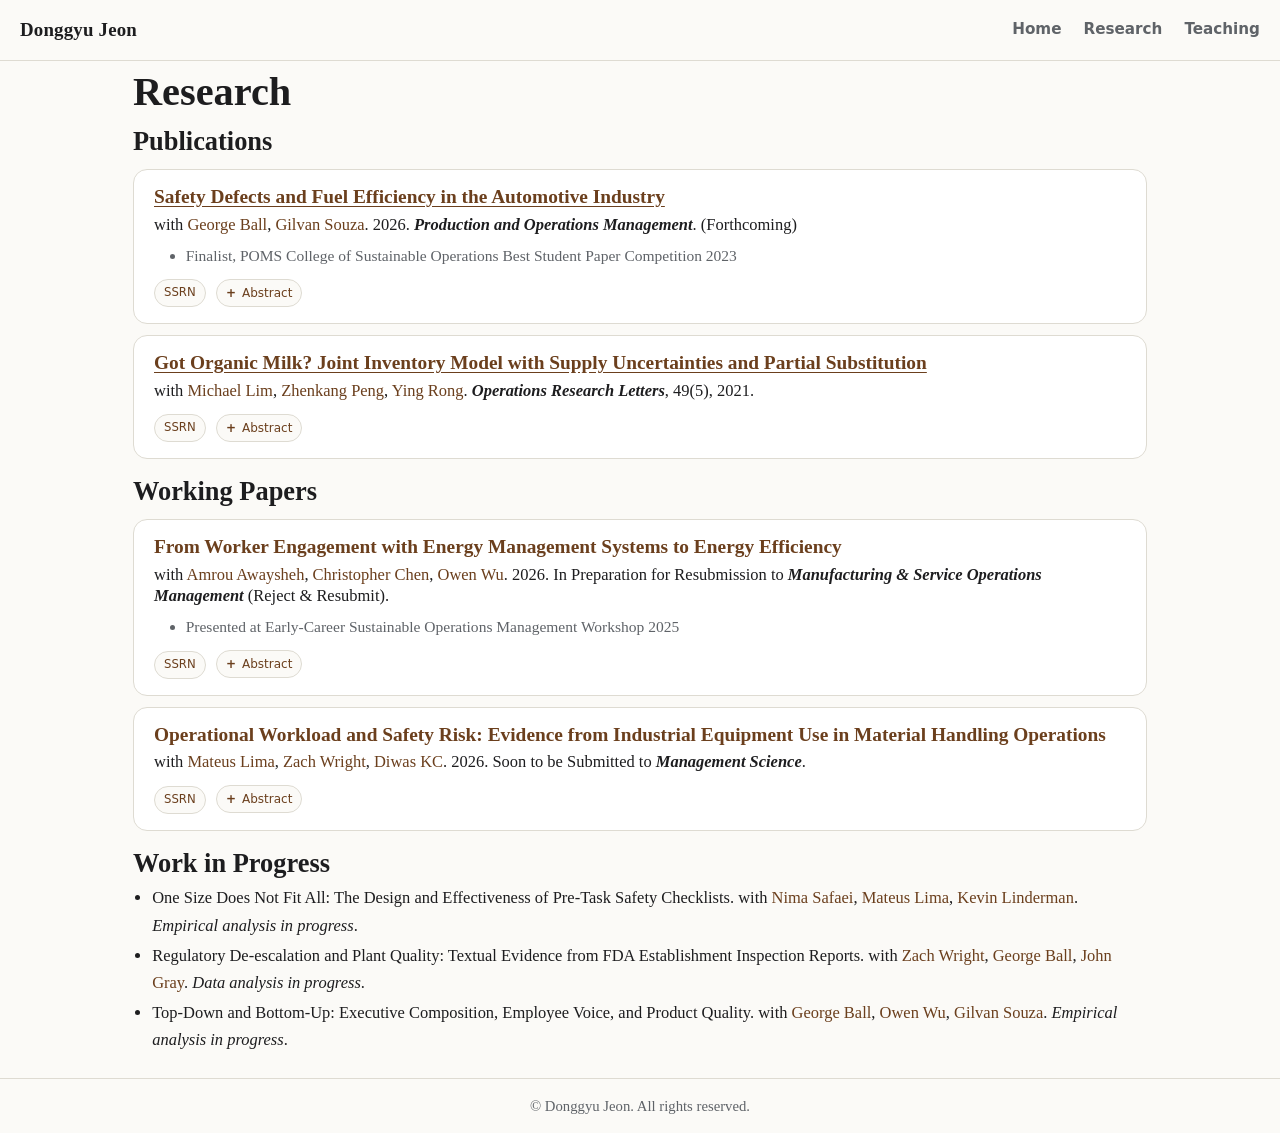
==== commit e6096b03: "Correct capitalization in submission statement" ====
--- a/research.html
+++ b/research.html
@@ -125,7 +125,7 @@
             <a href="https://kelley.iu.edu/faculty-research/faculty-directory/profile.html?id=MDOREGO" style="text-decoration: none;">Mateus Lima</a>, 
             <a href="https://marriott.byu.edu/directory/details?id=14344" style="text-decoration: none;">Zach Wright</a>, 
             <a href="https://goizueta.emory.edu/faculty/profiles/diwas-kc" style="text-decoration: none;">Diwas KC</a>. 2026.
-            Soon To be Submitted to <em><strong>Management Science</strong></em>.
+            Soon to be Submitted to <em><strong>Management Science</strong></em>.
           </p>
           <ul class="paper-links">
             <li><a href="javascript:void(0)">SSRN</a></li>
